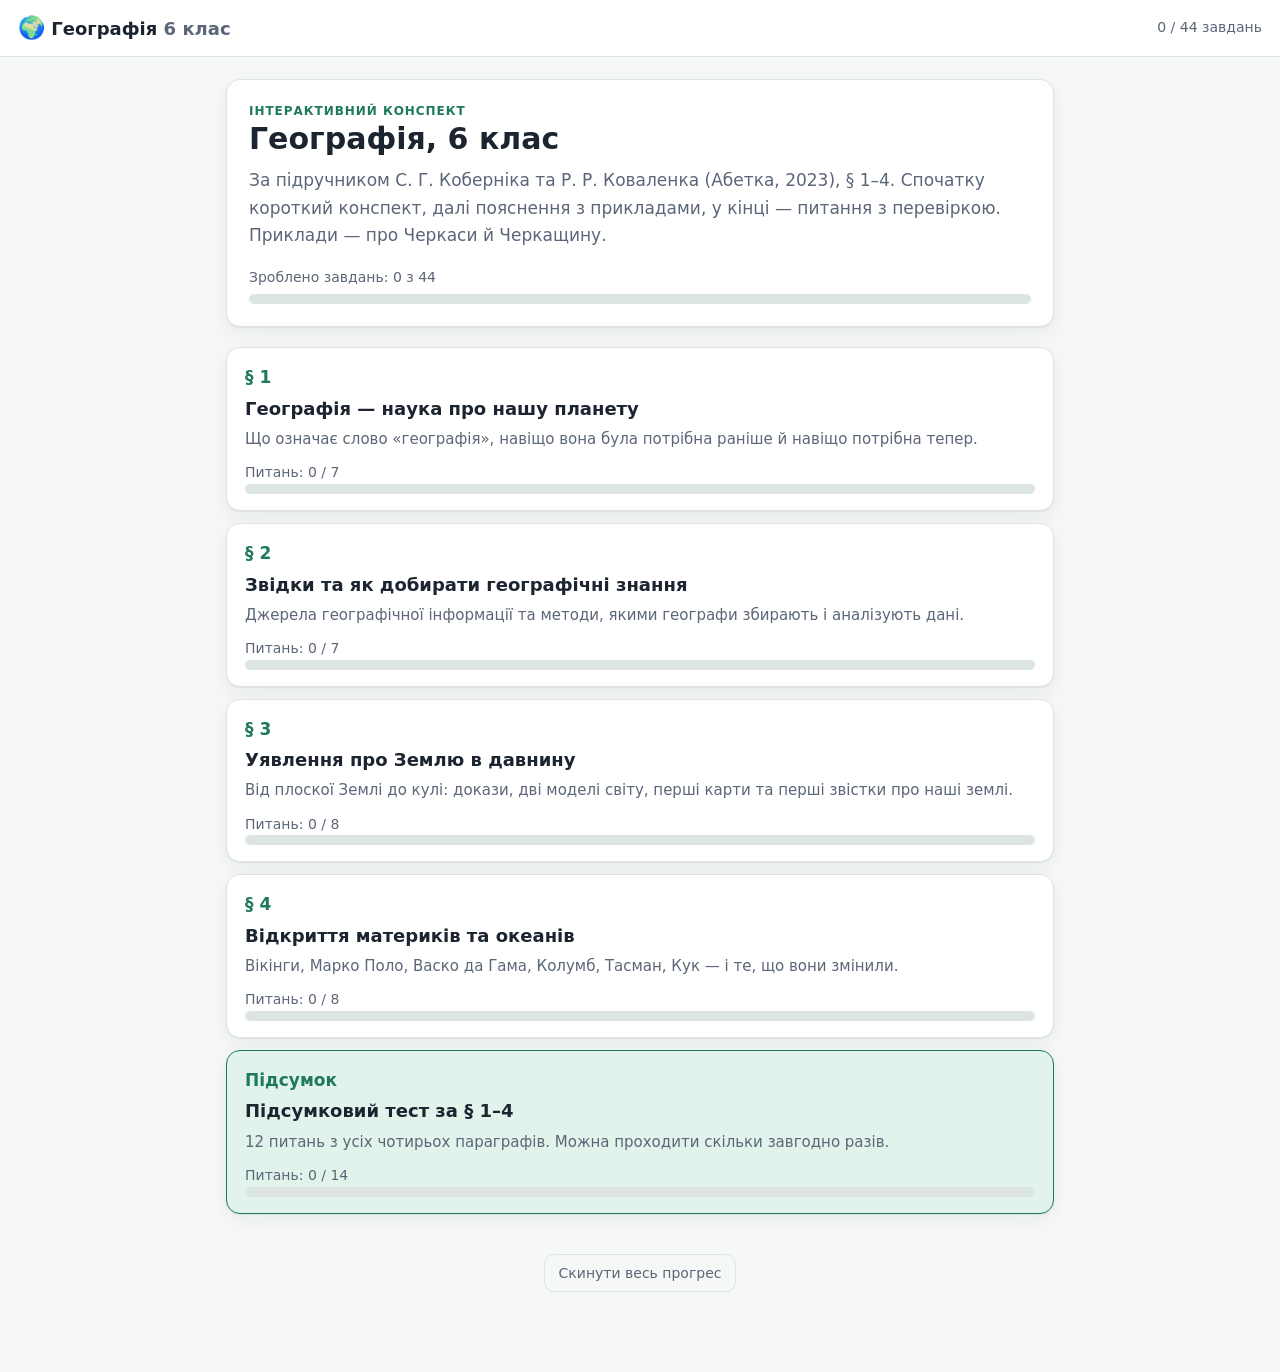
==== index.html @ ce7068f5 "[GEO-0] Конспект географії 6 класу: параграфи 1-4, тест, рушій" ====
<!doctype html>
<html lang="uk">
<head>
  <meta charset="utf-8">
  <!-- Корінь репозиторію = корінь GitHub Pages, а сам конспект лежить у course/.
       Редирект працює і за посиланням, і подвійним кліком по файлу. -->
  <meta http-equiv="refresh" content="0; url=course/index.html">
  <title>Географія 6 клас</title>
</head>
<body>
  <a href="course/index.html">Відкрити конспект</a>
</body>
</html>
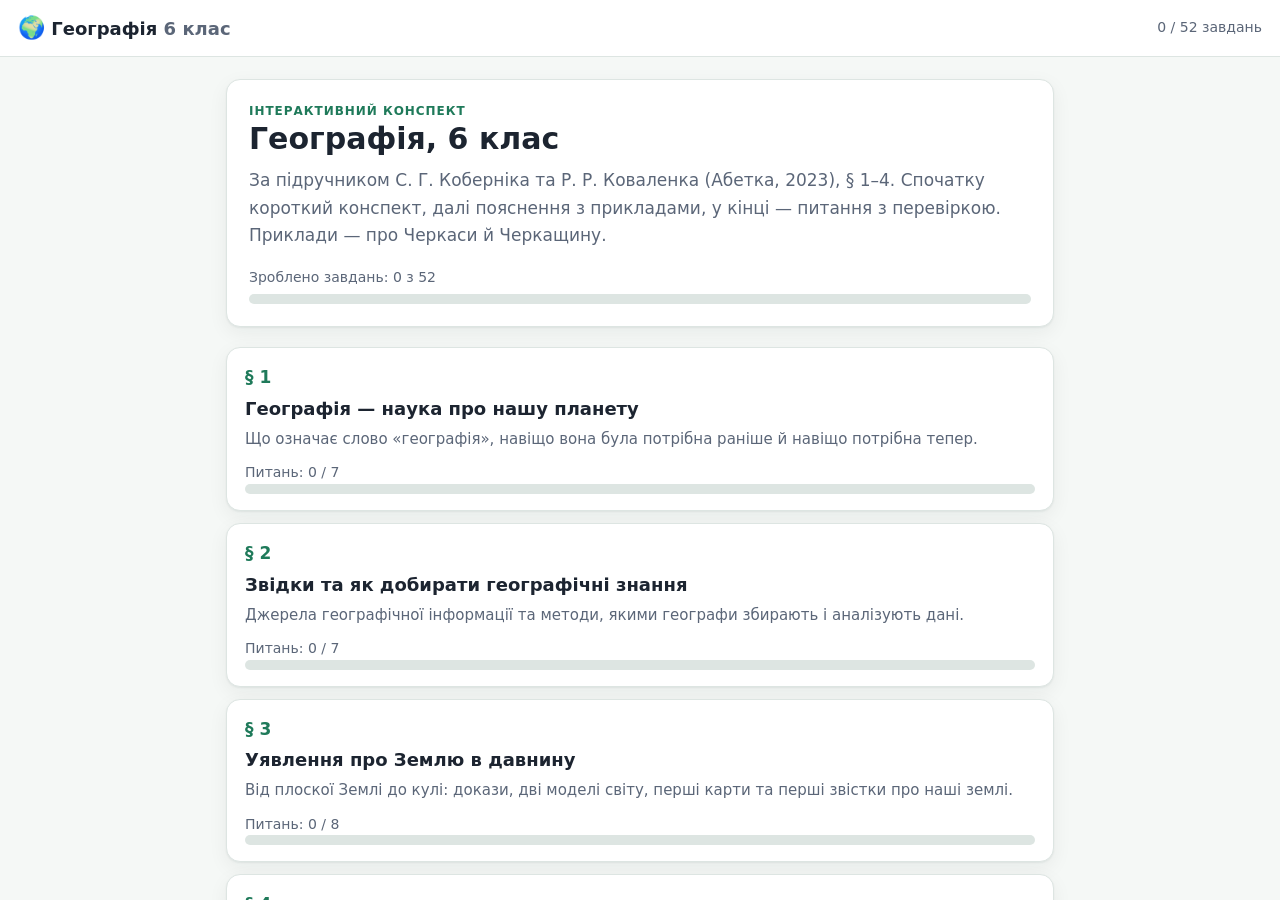
==== commit b0f1f7a9: "[GEO-0] Вшита іконка сторінки: браузер більше не ловить 404 на favicon.ico Локально через file:// ць" ====
--- a/index.html
+++ b/index.html
@@ -6,6 +6,8 @@
        Редирект працює і за посиланням, і подвійним кліком по файлу. -->
   <meta http-equiv="refresh" content="0; url=course/index.html">
   <title>Географія 6 клас</title>
+  <!-- Іконка вшита в сторінку: інакше браузер сам піде по /favicon.ico і зловить 404. -->
+  <link rel="icon" href="data:image/svg+xml,%3Csvg xmlns='http://www.w3.org/2000/svg' viewBox='0 0 100 100'%3E%3Ctext y='.92em' font-size='92'%3E%F0%9F%8C%8D%3C/text%3E%3C/svg%3E">
 </head>
 <body>
   <a href="course/index.html">Відкрити конспект</a>
